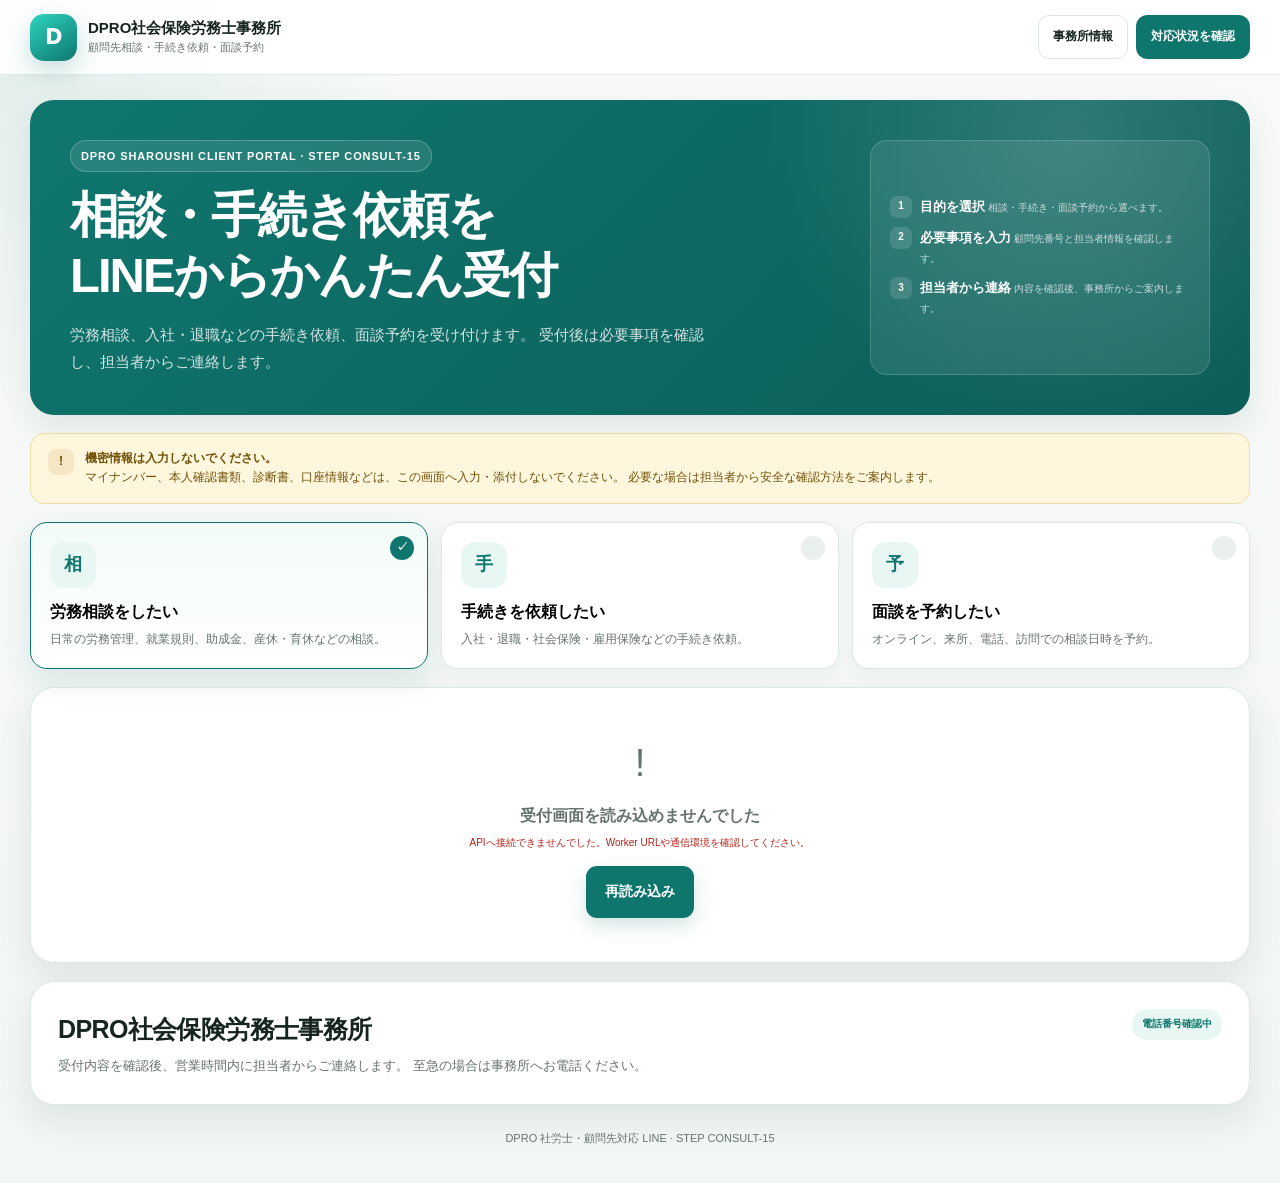
==== product-ready-demo/index.html @ d2d3321f "Publish SHAROUSHI static safe demo V6" ====
<!doctype html>
<html lang="ja">
<head>
  <meta charset="utf-8">
  <meta name="viewport" content="width=device-width, initial-scale=1, viewport-fit=cover">
  <meta name="theme-color" content="#0f766e">
  <meta name="description" content="DPRO社会保険労務士事務所の顧問先向け、労務相談・手続き依頼・面談予約受付画面です。">
  <title>DPRO 社労士・顧問先対応 LINE｜相談・手続き受付</title>
  <style>
    :root {
      color-scheme: light;
      --bg: #f3f7f7;
      --surface: #ffffff;
      --surface-soft: #f7faf9;
      --text: #172421;
      --muted: #66736f;
      --line: #dce7e4;
      --primary: #0f766e;
      --primary-dark: #0b5f58;
      --primary-soft: #e8f7f3;
      --accent: #2563eb;
      --accent-soft: #edf4ff;
      --success: #13795b;
      --success-soft: #e8f7f0;
      --warning: #a16207;
      --warning-soft: #fff7dd;
      --danger: #b42318;
      --danger-soft: #fff0ee;
      --shadow: 0 14px 34px rgba(15, 59, 54, .09);
      --radius-xl: 24px;
      --radius-lg: 18px;
      --radius-md: 13px;
      --content: 1080px;
    }

    * {
      box-sizing: border-box;
    }

    html {
      scroll-behavior: smooth;
    }

    body {
      margin: 0;
      min-width: 320px;
      background:
        radial-gradient(circle at top left, rgba(15, 118, 110, .10), transparent 26rem),
        linear-gradient(#f7faf9, #f2f6f5);
      color: var(--text);
      font-family:
        -apple-system, BlinkMacSystemFont, "Segoe UI", "Noto Sans JP",
        "Hiragino Kaku Gothic ProN", "Yu Gothic", Meiryo, sans-serif;
      line-height: 1.65;
    }

    button,
    input,
    select,
    textarea {
      font: inherit;
    }

    button,
    a,
    label {
      -webkit-tap-highlight-color: transparent;
    }

    a {
      color: inherit;
    }

    [hidden] {
      display: none !important;
    }

    .app {
      min-height: 100vh;
      padding-bottom: calc(36px + env(safe-area-inset-bottom));
    }

    .topbar {
      position: sticky;
      top: 0;
      z-index: 30;
      border-bottom: 1px solid rgba(220, 231, 228, .9);
      background: rgba(255, 255, 255, .92);
      backdrop-filter: blur(12px);
    }

    .topbar-inner {
      display: flex;
      align-items: center;
      justify-content: space-between;
      gap: 16px;
      width: min(var(--content), calc(100% - 28px));
      min-height: 66px;
      margin: 0 auto;
    }

    .brand {
      display: flex;
      align-items: center;
      gap: 11px;
      min-width: 0;
      text-decoration: none;
    }

    .brand-mark {
      display: grid;
      place-items: center;
      width: 42px;
      height: 42px;
      flex: 0 0 auto;
      border-radius: 14px;
      background: linear-gradient(145deg, #2dd4bf, #0f766e);
      color: #ffffff;
      box-shadow: 0 10px 24px rgba(15, 118, 110, .22);
      font-size: 19px;
      font-weight: 950;
    }

    .brand-copy {
      min-width: 0;
    }

    .brand-copy strong {
      display: block;
      overflow: hidden;
      font-size: 13px;
      line-height: 1.35;
      text-overflow: ellipsis;
      white-space: nowrap;
    }

    .brand-copy span {
      display: block;
      color: var(--muted);
      font-size: 10px;
    }

    .top-actions {
      display: flex;
      align-items: center;
      gap: 8px;
    }

    .top-link {
      display: inline-flex;
      align-items: center;
      gap: 7px;
      min-height: 38px;
      padding: 8px 12px;
      border: 1px solid var(--line);
      border-radius: 11px;
      background: #ffffff;
      color: var(--text);
      text-decoration: none;
      font-size: 11px;
      font-weight: 850;
    }

    .top-link.primary {
      border-color: var(--primary);
      background: var(--primary);
      color: #ffffff;
    }

    .hero {
      width: min(var(--content), calc(100% - 28px));
      margin: 22px auto 0;
      overflow: hidden;
      border-radius: var(--radius-xl);
      background:
        radial-gradient(circle at 85% 10%, rgba(255,255,255,.14), transparent 19rem),
        linear-gradient(135deg, #0f766e, #0c5d57);
      color: #ffffff;
      box-shadow: var(--shadow);
    }

    .hero-inner {
      display: grid;
      grid-template-columns: minmax(0, 1fr) 300px;
      gap: 26px;
      padding: 34px;
    }

    .hero-eyebrow {
      display: inline-flex;
      align-items: center;
      gap: 7px;
      margin-bottom: 14px;
      padding: 6px 10px;
      border: 1px solid rgba(255,255,255,.23);
      border-radius: 999px;
      background: rgba(255,255,255,.1);
      font-size: 10px;
      font-weight: 850;
      letter-spacing: .08em;
    }

    .hero h1 {
      margin: 0;
      font-size: clamp(27px, 4vw, 43px);
      line-height: 1.22;
      letter-spacing: -.04em;
    }

    .hero p {
      max-width: 650px;
      margin: 15px 0 0;
      color: rgba(255,255,255,.82);
      font-size: 13px;
    }

    .hero-note {
      align-self: stretch;
      display: grid;
      gap: 9px;
      align-content: center;
      padding: 18px;
      border: 1px solid rgba(255,255,255,.16);
      border-radius: 17px;
      background: rgba(255,255,255,.09);
    }

    .hero-note strong {
      font-size: 13px;
    }

    .hero-note span {
      color: rgba(255,255,255,.74);
      font-size: 10px;
    }

    .hero-note-item {
      display: flex;
      align-items: flex-start;
      gap: 8px;
    }

    .hero-note-dot {
      display: grid;
      place-items: center;
      width: 22px;
      height: 22px;
      flex: 0 0 auto;
      border-radius: 7px;
      background: rgba(255,255,255,.13);
      font-size: 10px;
      font-weight: 900;
    }

    .content {
      width: min(var(--content), calc(100% - 28px));
      margin: 18px auto 0;
    }

    .notice {
      display: flex;
      align-items: flex-start;
      gap: 11px;
      padding: 14px 16px;
      border: 1px solid #efdca1;
      border-radius: 14px;
      background: var(--warning-soft);
      color: #705007;
      font-size: 11px;
    }

    .notice-icon {
      display: grid;
      place-items: center;
      width: 26px;
      height: 26px;
      flex: 0 0 auto;
      border-radius: 8px;
      background: rgba(161,98,7,.11);
      font-weight: 900;
    }

    .purpose-grid {
      display: grid;
      grid-template-columns: repeat(3, minmax(0, 1fr));
      gap: 12px;
      margin-top: 18px;
    }

    .purpose-card {
      position: relative;
      min-width: 0;
      padding: 20px;
      border: 1px solid var(--line);
      border-radius: 17px;
      background: var(--surface);
      box-shadow: 0 6px 18px rgba(15, 59, 54, .045);
      cursor: pointer;
      text-align: left;
      transition: transform .16s ease, border-color .16s ease, box-shadow .16s ease;
    }

    .purpose-card:hover,
    .purpose-card:focus-visible {
      transform: translateY(-2px);
      border-color: #9ecdc4;
      box-shadow: 0 12px 26px rgba(15, 59, 54, .09);
      outline: none;
    }

    .purpose-card.active {
      border-color: var(--primary);
      background: linear-gradient(180deg, #f2fbf8, #ffffff);
      box-shadow: 0 12px 28px rgba(15,118,110,.12);
    }

    .purpose-icon {
      display: grid;
      place-items: center;
      width: 44px;
      height: 44px;
      border-radius: 14px;
      background: var(--primary-soft);
      color: var(--primary);
      font-size: 19px;
      font-weight: 900;
    }

    .purpose-card h2 {
      margin: 13px 0 5px;
      font-size: 16px;
      line-height: 1.4;
    }

    .purpose-card p {
      margin: 0;
      color: var(--muted);
      font-size: 10px;
    }

    .purpose-check {
      position: absolute;
      top: 13px;
      right: 13px;
      display: grid;
      place-items: center;
      width: 24px;
      height: 24px;
      border-radius: 50%;
      background: #eaf0ee;
      color: transparent;
      font-size: 12px;
      font-weight: 900;
    }

    .purpose-card.active .purpose-check {
      background: var(--primary);
      color: #ffffff;
    }

    .panel {
      margin-top: 18px;
      padding: 24px;
      border: 1px solid var(--line);
      border-radius: var(--radius-xl);
      background: var(--surface);
      box-shadow: var(--shadow);
    }

    .panel-header {
      display: flex;
      align-items: flex-start;
      justify-content: space-between;
      gap: 16px;
      margin-bottom: 20px;
    }

    .panel-header h2 {
      margin: 0;
      font-size: 21px;
      letter-spacing: -.025em;
    }

    .panel-header p {
      margin: 5px 0 0;
      color: var(--muted);
      font-size: 11px;
    }

    .step-badge {
      display: inline-flex;
      align-items: center;
      gap: 7px;
      flex: 0 0 auto;
      padding: 7px 10px;
      border-radius: 999px;
      background: var(--primary-soft);
      color: var(--primary);
      font-size: 10px;
      font-weight: 900;
    }

    .section {
      padding: 19px 0 4px;
      border-top: 1px solid #edf2f0;
    }

    .section:first-of-type {
      padding-top: 0;
      border-top: 0;
    }

    .section-title {
      display: flex;
      align-items: center;
      gap: 9px;
      margin-bottom: 13px;
    }

    .section-number {
      display: grid;
      place-items: center;
      width: 29px;
      height: 29px;
      flex: 0 0 auto;
      border-radius: 10px;
      background: var(--primary);
      color: #ffffff;
      font-size: 11px;
      font-weight: 900;
    }

    .section-title h3 {
      margin: 0;
      font-size: 15px;
    }

    .section-title span {
      display: block;
      color: var(--muted);
      font-size: 10px;
    }

    .form-grid {
      display: grid;
      grid-template-columns: repeat(2, minmax(0, 1fr));
      gap: 14px;
    }

    .form-grid.cols-3 {
      grid-template-columns: repeat(3, minmax(0, 1fr));
    }

    .field {
      min-width: 0;
    }

    .field.full {
      grid-column: 1 / -1;
    }

    .label {
      display: flex;
      align-items: center;
      gap: 7px;
      margin-bottom: 6px;
      font-size: 11px;
      font-weight: 850;
    }

    .required {
      padding: 2px 5px;
      border-radius: 5px;
      background: var(--danger-soft);
      color: var(--danger);
      font-size: 8px;
      font-weight: 900;
    }

    .optional {
      color: var(--muted);
      font-size: 9px;
      font-weight: 700;
    }

    .input,
    .select,
    .textarea {
      width: 100%;
      border: 1px solid #cddbd7;
      border-radius: 11px;
      background: #ffffff;
      color: var(--text);
      outline: none;
      transition: border-color .15s ease, box-shadow .15s ease;
    }

    .input,
    .select {
      min-height: 45px;
      padding: 10px 12px;
    }

    .textarea {
      min-height: 120px;
      padding: 11px 12px;
      resize: vertical;
    }

    .input:focus,
    .select:focus,
    .textarea:focus {
      border-color: var(--primary);
      box-shadow: 0 0 0 3px rgba(15,118,110,.11);
    }

    .input[readonly] {
      background: #f6f8f7;
      color: var(--muted);
    }

    .help {
      margin-top: 5px;
      color: var(--muted);
      font-size: 9px;
    }

    .quick-demo {
      display: flex;
      flex-wrap: wrap;
      align-items: center;
      gap: 8px;
      margin-bottom: 13px;
      padding: 12px;
      border: 1px dashed #a9cfc7;
      border-radius: 12px;
      background: #f5fbf9;
    }

    .quick-demo strong {
      margin-right: 2px;
      font-size: 10px;
    }

    .quick-btn {
      min-height: 34px;
      padding: 7px 10px;
      border: 1px solid #b9d7d1;
      border-radius: 9px;
      background: #ffffff;
      color: var(--primary-dark);
      cursor: pointer;
      font-size: 9px;
      font-weight: 850;
    }

    .quick-btn:hover {
      border-color: var(--primary);
    }

    .choice-grid {
      display: grid;
      grid-template-columns: repeat(3, minmax(0, 1fr));
      gap: 9px;
    }

    .choice-item {
      position: relative;
    }

    .choice-item input {
      position: absolute;
      opacity: 0;
      pointer-events: none;
    }

    .choice-item label {
      display: flex;
      align-items: center;
      justify-content: center;
      min-height: 46px;
      padding: 9px 10px;
      border: 1px solid #d4e0dd;
      border-radius: 11px;
      background: #ffffff;
      color: var(--text);
      cursor: pointer;
      font-size: 10px;
      font-weight: 800;
      text-align: center;
      transition: .15s ease;
    }

    .choice-item input:checked + label {
      border-color: var(--primary);
      background: var(--primary-soft);
      color: var(--primary-dark);
      box-shadow: inset 0 0 0 1px var(--primary);
    }

    .choice-item input:focus-visible + label {
      outline: 3px solid rgba(37,99,235,.17);
      outline-offset: 2px;
    }

    .document-box {
      margin-top: 12px;
      padding: 15px;
      border: 1px solid #cfe4df;
      border-radius: 13px;
      background: #f5fbf9;
    }

    .document-box h4 {
      margin: 0 0 5px;
      font-size: 12px;
    }

    .document-box p {
      margin: 0;
      color: var(--muted);
      font-size: 9px;
    }

    .document-list {
      display: grid;
      gap: 7px;
      margin: 12px 0 0;
      padding: 0;
      list-style: none;
    }

    .document-list li {
      display: flex;
      align-items: flex-start;
      gap: 8px;
      padding: 9px 10px;
      border: 1px solid #dfebe8;
      border-radius: 10px;
      background: #ffffff;
      font-size: 10px;
    }

    .document-list li::before {
      content: "✓";
      display: grid;
      place-items: center;
      width: 20px;
      height: 20px;
      flex: 0 0 auto;
      border-radius: 7px;
      background: var(--primary-soft);
      color: var(--primary);
      font-size: 10px;
      font-weight: 900;
    }

    .slot-status {
      margin-top: 9px;
      color: var(--muted);
      font-size: 10px;
      font-weight: 750;
    }

    .slot-grid {
      display: grid;
      grid-template-columns: repeat(4, minmax(0, 1fr));
      gap: 8px;
      margin-top: 10px;
    }

    .slot-btn {
      min-height: 42px;
      padding: 8px;
      border: 1px solid #d4e0dd;
      border-radius: 10px;
      background: #ffffff;
      cursor: pointer;
      font-size: 10px;
      font-weight: 850;
    }

    .slot-btn:hover {
      border-color: var(--primary);
      color: var(--primary);
    }

    .slot-btn.active {
      border-color: var(--primary);
      background: var(--primary);
      color: #ffffff;
      box-shadow: 0 7px 16px rgba(15,118,110,.18);
    }

    .agreement {
      display: flex;
      align-items: flex-start;
      gap: 10px;
      margin-top: 16px;
      padding: 14px;
      border: 1px solid var(--line);
      border-radius: 12px;
      background: var(--surface-soft);
    }

    .agreement input {
      width: 18px;
      height: 18px;
      flex: 0 0 auto;
      margin-top: 2px;
      accent-color: var(--primary);
    }

    .agreement label {
      font-size: 10px;
    }

    .agreement strong {
      display: block;
      margin-bottom: 2px;
      font-size: 11px;
    }

    .action-bar {
      position: sticky;
      bottom: 12px;
      z-index: 20;
      display: flex;
      align-items: center;
      justify-content: space-between;
      gap: 14px;
      margin-top: 20px;
      padding: 13px;
      border: 1px solid rgba(220,231,228,.95);
      border-radius: 16px;
      background: rgba(255,255,255,.93);
      box-shadow: 0 12px 30px rgba(15,59,54,.12);
      backdrop-filter: blur(12px);
    }

    .action-copy strong {
      display: block;
      font-size: 12px;
    }

    .action-copy span {
      color: var(--muted);
      font-size: 9px;
    }

    .btn {
      display: inline-flex;
      align-items: center;
      justify-content: center;
      gap: 8px;
      min-height: 45px;
      padding: 10px 16px;
      border: 1px solid transparent;
      border-radius: 11px;
      cursor: pointer;
      text-decoration: none;
      font-size: 11px;
      font-weight: 900;
      transition: transform .14s ease, background .14s ease, opacity .14s ease;
    }

    .btn:hover:not(:disabled) {
      transform: translateY(-1px);
    }

    .btn:disabled {
      opacity: .56;
      cursor: not-allowed;
    }

    .btn-primary {
      background: var(--primary);
      color: #ffffff;
      box-shadow: 0 8px 20px rgba(15,118,110,.18);
    }

    .btn-primary:hover:not(:disabled) {
      background: var(--primary-dark);
    }

    .btn-light {
      border-color: var(--line);
      background: #ffffff;
      color: var(--text);
    }

    .btn-accent {
      background: var(--accent);
      color: #ffffff;
    }

    .error-box {
      margin-top: 14px;
      padding: 13px 14px;
      border: 1px solid #f1bcb6;
      border-radius: 12px;
      background: var(--danger-soft);
      color: var(--danger);
      font-size: 10px;
      font-weight: 750;
    }

    .loading-panel {
      display: grid;
      place-items: center;
      min-height: 220px;
      color: var(--muted);
      text-align: center;
    }

    .spinner {
      width: 36px;
      height: 36px;
      margin: 0 auto 12px;
      border: 4px solid #dfeae7;
      border-top-color: var(--primary);
      border-radius: 50%;
      animation: spin .85s linear infinite;
    }

    @keyframes spin {
      to { transform: rotate(360deg); }
    }

    .success-panel {
      overflow: hidden;
      margin-top: 18px;
      border: 1px solid #a7dacd;
      border-radius: var(--radius-xl);
      background: #ffffff;
      box-shadow: var(--shadow);
    }

    .success-head {
      padding: 26px;
      background: linear-gradient(135deg, #ecfaf6, #ffffff);
      text-align: center;
    }

    .success-mark {
      display: grid;
      place-items: center;
      width: 62px;
      height: 62px;
      margin: 0 auto 12px;
      border-radius: 20px;
      background: var(--success);
      color: #ffffff;
      box-shadow: 0 12px 28px rgba(19,121,91,.22);
      font-size: 27px;
      font-weight: 950;
    }

    .success-head h2 {
      margin: 0;
      font-size: 23px;
    }

    .success-head p {
      margin: 7px 0 0;
      color: var(--muted);
      font-size: 11px;
    }

    .success-body {
      padding: 22px;
    }

    .summary-grid {
      display: grid;
      grid-template-columns: repeat(2, minmax(0, 1fr));
      gap: 10px;
    }

    .summary-item {
      padding: 12px;
      border: 1px solid #e0eae7;
      border-radius: 11px;
      background: var(--surface-soft);
    }

    .summary-item span {
      display: block;
      color: var(--muted);
      font-size: 9px;
      font-weight: 750;
    }

    .summary-item strong {
      display: block;
      overflow-wrap: anywhere;
      margin-top: 3px;
      font-size: 11px;
    }

    .message-preview {
      margin-top: 14px;
      padding: 14px;
      border: 1px solid #dfe8e6;
      border-radius: 12px;
      background: #f8faf9;
    }

    .message-preview-header {
      display: flex;
      align-items: center;
      justify-content: space-between;
      gap: 10px;
      margin-bottom: 8px;
    }

    .message-preview-header strong {
      font-size: 11px;
    }

    .message-preview pre {
      margin: 0;
      white-space: pre-wrap;
      word-break: break-word;
      font: inherit;
      color: #34423f;
      font-size: 10px;
      line-height: 1.8;
    }

    .success-actions {
      display: flex;
      flex-wrap: wrap;
      gap: 9px;
      margin-top: 15px;
    }

    .footer {
      width: min(var(--content), calc(100% - 28px));
      margin: 24px auto 0;
      color: var(--muted);
      font-size: 9px;
      text-align: center;
    }

    @media (max-width: 800px) {
      .hero-inner {
        grid-template-columns: 1fr;
      }

      .hero-note {
        grid-template-columns: repeat(3, minmax(0, 1fr));
      }

      .purpose-grid {
        grid-template-columns: 1fr;
      }

      .purpose-card {
        display: grid;
        grid-template-columns: 44px minmax(0, 1fr);
        column-gap: 12px;
        align-items: center;
      }

      .purpose-card h2 {
        margin: 0 0 4px;
      }

      .purpose-card p {
        grid-column: 2;
      }

      .form-grid.cols-3 {
        grid-template-columns: 1fr 1fr;
      }

      .choice-grid {
        grid-template-columns: repeat(2, minmax(0, 1fr));
      }

      .slot-grid {
        grid-template-columns: repeat(3, minmax(0, 1fr));
      }
    }

    @media (max-width: 560px) {
      .topbar-inner {
        min-height: 60px;
      }

      .brand-copy span {
        display: none;
      }

      .top-link:not(.primary) {
        display: none;
      }

      .hero {
        margin-top: 12px;
      }

      .hero-inner {
        padding: 23px;
      }

      .hero-note {
        grid-template-columns: 1fr;
      }

      .content,
      .hero,
      .footer {
        width: min(100% - 20px, var(--content));
      }

      .panel {
        padding: 18px 15px;
        border-radius: 18px;
      }

      .panel-header {
        display: block;
      }

      .step-badge {
        margin-top: 8px;
      }

      .form-grid,
      .form-grid.cols-3 {
        grid-template-columns: 1fr;
      }

      .choice-grid {
        grid-template-columns: 1fr 1fr;
      }

      .slot-grid {
        grid-template-columns: repeat(2, minmax(0, 1fr));
      }

      .action-bar {
        display: block;
        bottom: 8px;
      }

      .action-copy {
        margin-bottom: 9px;
      }

      .action-bar .btn {
        width: 100%;
      }

      .summary-grid {
        grid-template-columns: 1fr;
      }

      .success-actions .btn {
        flex: 1 1 100%;
      }
    }
  
    /* =========================================================
       STEP CONSULT-15
       全画面視認性統一：顧問先受付トップ
       ========================================================= */

    :root {
      --content: 1220px;
    }

    body {
      font-size: 16px;
    }

    .topbar-inner {
      min-height: 74px;
    }

    .brand-mark {
      width: 47px;
      height: 47px;
      font-size: 22px;
    }

    .brand-copy strong {
      font-size: 15px;
    }

    .brand-copy span {
      font-size: 11px;
    }

    .top-link {
      min-height: 44px;
      padding: 9px 14px;
      font-size: 12px;
    }

    .hero {
      margin-top: 25px;
    }

    .hero-inner {
      grid-template-columns: minmax(0, 1fr) 340px;
      padding: 40px;
    }

    .hero-eyebrow {
      font-size: 11px;
    }

    .hero h1 {
      font-size: clamp(34px, 4vw, 49px);
    }

    .hero p {
      font-size: 15px;
      line-height: 1.8;
    }

    .hero-note {
      padding: 19px;
    }

    .hero-note-item {
      font-size: 12px;
    }

    .notice {
      padding: 15px 17px;
      font-size: 12px;
    }

    .purpose-grid {
      gap: 13px;
    }

    .purpose-card {
      min-height: 140px;
      padding: 19px;
    }

    .purpose-icon {
      width: 46px;
      height: 46px;
      font-size: 18px;
    }

    .purpose-card strong {
      font-size: 17px;
    }

    .purpose-card p {
      font-size: 12px;
      line-height: 1.7;
    }

    .panel {
      padding: 27px;
    }

    .panel-header h2 {
      font-size: 25px;
    }

    .panel-header p {
      font-size: 13px;
    }

    .section {
      margin-top: 24px;
    }

    .section-number {
      width: 35px;
      height: 35px;
      font-size: 14px;
    }

    .section-title strong {
      font-size: 18px;
    }

    .section-title span {
      font-size: 11px;
    }

    .quick-demo {
      padding: 15px;
    }

    .quick-demo strong {
      font-size: 12px;
    }

    .quick-btn {
      min-height: 40px;
      font-size: 11px;
    }

    .label {
      font-size: 13px;
    }

    .help {
      font-size: 11px;
      line-height: 1.7;
    }

    .input,
    .select {
      min-height: 54px;
      padding: 11px 14px;
      font-size: 16px;
    }

    .textarea {
      min-height: 145px;
      padding: 13px 14px;
      font-size: 16px;
      line-height: 1.8;
    }

    .choice-item {
      min-height: 54px;
      font-size: 13px;
    }

    .document-box {
      padding: 17px;
    }

    .document-list {
      font-size: 12px;
    }

    .agreement {
      padding: 17px;
      font-size: 12px;
      line-height: 1.75;
    }

    .action-bar {
      padding: 18px;
    }

    .action-copy strong {
      font-size: 15px;
    }

    .action-copy span {
      font-size: 11px;
    }

    .btn {
      min-height: 52px;
      padding: 11px 18px;
      font-size: 14px;
    }

    .footer {
      font-size: 11px;
    }

    @media (max-width: 760px) {
      :root {
        --content: 100%;
      }

      body {
        font-size: 16px;
      }

      .hero-inner {
        padding: 25px 20px;
      }

      .hero h1 {
        font-size: 31px;
      }

      .hero p {
        font-size: 14px;
      }

      .panel {
        padding: 21px 16px;
      }

      .panel-header h2 {
        font-size: 22px;
      }

      .purpose-card strong {
        font-size: 16px;
      }

      .input,
      .select,
      .textarea {
        font-size: 16px;
      }
    }

  

    /* =========================================================
       STEP CONSULT-15
       スマホ表示：ヒーロー2列崩れ修正
       ========================================================= */

    @media (max-width: 800px) {
      .hero-inner {
        grid-template-columns: minmax(0, 1fr);
        gap: 18px;
      }

      .hero-inner > * {
        min-width: 0;
      }

      .hero h1,
      .hero p,
      .hero-note strong,
      .hero-note span {
        word-break: normal;
        overflow-wrap: anywhere;
      }

      .hero-note {
        width: 100%;
        min-width: 0;
        grid-template-columns: repeat(3, minmax(0, 1fr));
      }
    }

    @media (max-width: 560px) {
      .hero-inner {
        padding: 24px 19px;
      }

      .hero h1 {
        font-size: 30px;
        line-height: 1.28;
      }

      .hero-note {
        grid-template-columns: minmax(0, 1fr);
      }
    }

  </style>
</head>
<body>
  <div class="app">
    <header class="topbar">
      <div class="topbar-inner">
        <a class="brand" href="./index.html">
          <div class="brand-mark">D</div>
          <div class="brand-copy">
            <strong id="brand-office-name">DPRO社会保険労務士事務所</strong>
            <span>顧問先相談・手続き依頼・面談予約</span>
          </div>
        </a>

        <div class="top-actions">
          <a class="top-link" id="contact-office-link" href="#contact-info">事務所情報</a>
          <a class="top-link primary" id="member-link" href="./member.html">対応状況を確認</a>
        </div>
      </div>
    </header>

    <section class="hero">
      <div class="hero-inner">
        <div>
          <div class="hero-eyebrow">DPRO SHAROUSHI CLIENT PORTAL · STEP CONSULT-15</div>
          <h1>相談・手続き依頼を<br>LINEからかんたん受付</h1>
          <p>
            労務相談、入社・退職などの手続き依頼、面談予約を受け付けます。
            受付後は必要事項を確認し、担当者からご連絡します。
          </p>
        </div>

        <div class="hero-note">
          <div class="hero-note-item">
            <div class="hero-note-dot">1</div>
            <div>
              <strong>目的を選択</strong>
              <span>相談・手続き・面談予約から選べます。</span>
            </div>
          </div>
          <div class="hero-note-item">
            <div class="hero-note-dot">2</div>
            <div>
              <strong>必要事項を入力</strong>
              <span>顧問先番号と担当者情報を確認します。</span>
            </div>
          </div>
          <div class="hero-note-item">
            <div class="hero-note-dot">3</div>
            <div>
              <strong>担当者から連絡</strong>
              <span>内容を確認後、事務所からご案内します。</span>
            </div>
          </div>
        </div>
      </div>
    </section>

    <main class="content">
      <div class="notice" id="privacy-notice">
        <div class="notice-icon">!</div>
        <div>
          <strong>機密情報は入力しないでください。</strong><br>
          マイナンバー、本人確認書類、診断書、口座情報などは、この画面へ入力・添付しないでください。
          必要な場合は担当者から安全な確認方法をご案内します。
        </div>
      </div>

      <section class="purpose-grid" aria-label="受付内容を選択">
        <button class="purpose-card active" type="button" data-purpose="consultation">
          <span class="purpose-check">✓</span>
          <span class="purpose-icon">相</span>
          <h2>労務相談をしたい</h2>
          <p>日常の労務管理、就業規則、助成金、産休・育休などの相談。</p>
        </button>

        <button class="purpose-card" type="button" data-purpose="procedure">
          <span class="purpose-check">✓</span>
          <span class="purpose-icon">手</span>
          <h2>手続きを依頼したい</h2>
          <p>入社・退職・社会保険・雇用保険などの手続き依頼。</p>
        </button>

        <button class="purpose-card" type="button" data-purpose="appointment">
          <span class="purpose-check">✓</span>
          <span class="purpose-icon">予</span>
          <h2>面談を予約したい</h2>
          <p>オンライン、来所、電話、訪問での相談日時を予約。</p>
        </button>
      </section>

      <section class="panel" id="main-panel">
        <div id="loading-panel" class="loading-panel">
          <div>
            <div class="spinner"></div>
            <strong>受付画面を準備しています</strong>
            <div style="margin-top:5px;font-size:10px">事務所設定を読み込んでいます。</div>
          </div>
        </div>

        <form id="request-form" hidden novalidate>
          <div class="panel-header">
            <div>
              <h2 id="form-title">労務相談受付</h2>
              <p id="form-description">相談内容を事前にお知らせください。</p>
            </div>
            <div class="step-badge" id="form-purpose-badge">労務相談</div>
          </div>

          <section class="section">
            <div class="section-title">
              <div class="section-number">1</div>
              <div>
                <h3>顧問先・ご担当者情報</h3>
                <span>顧問先番号と連絡先を入力してください。</span>
              </div>
            </div>

            <div class="quick-demo">
              <strong>営業デモ入力：</strong>
              <button class="quick-btn" type="button" data-demo-company="1">株式会社サンプル建設</button>
              <button class="quick-btn" type="button" data-demo-company="2">DPRO美容室</button>
              <button class="quick-btn" type="button" data-demo-company="3">山田商事株式会社</button>
              <button class="quick-btn" type="button" id="clear-identity-btn">入力を消去</button>
            </div>

            <div class="form-grid cols-3">
              <div class="field">
                <label class="label" for="company-code">
                  顧問先番号 <span class="required">必須</span>
                </label>
                <input class="input" id="company-code" name="company_code" autocomplete="organization" placeholder="例：SR-COMPANY-001" required>
                <div class="help">事務所から案内された顧問先番号です。</div>
              </div>

              <div class="field">
                <label class="label" for="contact-name">
                  ご担当者氏名 <span class="required">必須</span>
                </label>
                <input class="input" id="contact-name" name="contact_name" autocomplete="name" placeholder="例：佐藤 太郎" required>
              </div>

              <div class="field">
                <label class="label" for="contact-phone">
                  電話番号 <span class="required">必須</span>
                </label>
                <input class="input" id="contact-phone" name="phone" type="tel" inputmode="tel" autocomplete="tel" placeholder="例：090-9999-1111" required>
                <div class="help">ハイフンあり・なし、全角でも入力できます。</div>
              </div>

              <div class="field">
                <label class="label" for="department">
                  部署 <span class="optional">任意</span>
                </label>
                <input class="input" id="department" name="department" autocomplete="organization-title" placeholder="例：総務部">
              </div>

              <div class="field">
                <label class="label" for="position-name">
                  役職 <span class="optional">任意</span>
                </label>
                <input class="input" id="position-name" name="position_name" placeholder="例：総務課長">
              </div>

              <div class="field">
                <label class="label" for="contact-email">
                  メールアドレス <span class="optional">任意</span>
                </label>
                <input class="input" id="contact-email" name="email" type="email" autocomplete="email" placeholder="example@company.jp">
              </div>
            </div>
          </section>

          <section class="section" id="consultation-section">
            <div class="section-title">
              <div class="section-number">2</div>
              <div>
                <h3>相談内容</h3>
                <span>現在の状況と相談したい内容を入力してください。</span>
              </div>
            </div>

            <div class="form-grid">
              <div class="field">
                <label class="label" for="consultation-category">
                  相談分類 <span class="required">必須</span>
                </label>
                <select class="select" id="consultation-category" name="category_code" required>
                  <option value="">読み込み中...</option>
                </select>
              </div>

              <div class="field">
                <label class="label" for="urgency">
                  緊急度 <span class="required">必須</span>
                </label>
                <select class="select" id="urgency" name="urgency">
                  <option value="normal">通常</option>
                  <option value="high">早めに確認してほしい</option>
                  <option value="urgent">至急</option>
                  <option value="low">急ぎではない</option>
                </select>
              </div>

              <div class="field">
                <label class="label" for="preferred-response-date">
                  希望回答日 <span class="optional">任意</span>
                </label>
                <input class="input" id="preferred-response-date" name="preferred_response_date" type="date">
              </div>

              <div class="field">
                <label class="label">希望連絡方法</label>
                <div class="choice-grid">
                  <div class="choice-item">
                    <input id="contact-line" type="radio" name="preferred_contact_method" value="line" checked>
                    <label for="contact-line">LINE</label>
                  </div>
                  <div class="choice-item">
                    <input id="contact-phone-method" type="radio" name="preferred_contact_method" value="phone">
                    <label for="contact-phone-method">電話</label>
                  </div>
                  <div class="choice-item">
                    <input id="contact-meeting" type="radio" name="preferred_contact_method" value="meeting">
                    <label for="contact-meeting">面談</label>
                  </div>
                </div>
              </div>

              <div class="field full">
                <label class="label" for="consultation-title">
                  相談タイトル <span class="required">必須</span>
                </label>
                <input class="input" id="consultation-title" name="consultation_title" placeholder="例：就業規則の見直しについて" required>
              </div>

              <div class="field full">
                <label class="label" for="consultation-details">
                  相談内容 <span class="required">必須</span>
                </label>
                <textarea class="textarea" id="consultation-details" name="consultation_details" placeholder="現在の状況、確認したいこと、希望する対応時期などをご入力ください。" required></textarea>
              </div>
            </div>
          </section>

          <section class="section" id="procedure-section" hidden>
            <div class="section-title">
              <div class="section-number">2</div>
              <div>
                <h3>手続き依頼内容</h3>
                <span>手続き種別と対象者の基本情報を入力してください。</span>
              </div>
            </div>

            <div class="form-grid cols-3">
              <div class="field">
                <label class="label" for="procedure-type">
                  手続き種別 <span class="required">必須</span>
                </label>
                <select class="select" id="procedure-type" name="procedure_code">
                  <option value="">読み込み中...</option>
                </select>
              </div>

              <div class="field">
                <label class="label" for="employee-name">
                  対象者氏名 <span class="required">必須</span>
                </label>
                <input class="input" id="employee-name" name="employee_name" placeholder="例：鈴木 健">
              </div>

              <div class="field">
                <label class="label" for="employment-type">
                  雇用区分 <span class="optional">任意</span>
                </label>
                <select class="select" id="employment-type" name="employment_type">
                  <option value="">選択してください</option>
                  <option value="正社員">正社員</option>
                  <option value="契約社員">契約社員</option>
                  <option value="パート・アルバイト">パート・アルバイト</option>
                  <option value="役員">役員</option>
                  <option value="その他">その他</option>
                </select>
              </div>

              <div class="field">
                <label class="label" for="effective-date">
                  入社日・退職日・変更日 <span class="required">必須</span>
                </label>
                <input class="input" id="effective-date" name="effective_date" type="date">
              </div>

              <div class="field">
                <label class="label" for="client-due-date">
                  希望期限 <span class="optional">任意</span>
                </label>
                <input class="input" id="client-due-date" name="client_requested_due_date" type="date">
              </div>

              <div class="field">
                <label class="label" for="procedure-title">
                  依頼タイトル <span class="optional">自動入力可</span>
                </label>
                <input class="input" id="procedure-title" name="procedure_title" placeholder="例：鈴木 健様 入社手続き">
              </div>

              <div class="field full">
                <label class="label" for="procedure-details">
                  依頼内容・補足 <span class="optional">任意</span>
                </label>
                <textarea class="textarea" id="procedure-details" name="request_details" placeholder="現在分かっている内容、確認してほしいこと、準備できている情報などをご入力ください。"></textarea>
              </div>
            </div>

            <div class="document-box">
              <h4>必要事項の仮案内</h4>
              <p id="document-notice">
                以下は一般的なご案内です。対象者の状況により追加確認が必要になる場合があります。
              </p>
              <ul class="document-list" id="document-preview">
                <li>手続き種別を選択すると、主な確認事項を表示します。</li>
              </ul>
            </div>
          </section>

          <section class="section" id="appointment-section" hidden>
            <div class="section-title">
              <div class="section-number">2</div>
              <div>
                <h3>面談予約内容</h3>
                <span>相談方法、希望日、空き時間を選択してください。</span>
              </div>
            </div>

            <div class="form-grid cols-3">
              <div class="field">
                <label class="label" for="service-id">
                  相談メニュー <span class="required">必須</span>
                </label>
                <select class="select" id="service-id" name="service_id">
                  <option value="">読み込み中...</option>
                </select>
              </div>

              <div class="field">
                <label class="label" for="appointment-staff">
                  担当希望 <span class="optional">任意</span>
                </label>
                <select class="select" id="appointment-staff" name="assigned_staff_id">
                  <option value="">おまかせ</option>
                </select>
              </div>

              <div class="field">
                <label class="label" for="appointment-date">
                  希望日 <span class="required">必須</span>
                </label>
                <input class="input" id="appointment-date" name="appointment_date" type="date">
              </div>

              <div class="field full">
                <label class="label" for="appointment-agenda">
                  相談したい内容 <span class="required">必須</span>
                </label>
                <textarea class="textarea" id="appointment-agenda" name="agenda" placeholder="面談で相談したい内容をご入力ください。"></textarea>
              </div>
            </div>

            <div class="slot-status" id="slot-status">
              相談メニューと希望日を選択すると、空き時間を表示します。
            </div>
            <div class="slot-grid" id="slot-grid"></div>
          </section>

          <section class="section">
            <div class="section-title">
              <div class="section-number">3</div>
              <div>
                <h3>確認・送信</h3>
                <span>入力内容と注意事項をご確認ください。</span>
              </div>
            </div>

            <div class="agreement">
              <input id="privacy-agreement" name="privacy_agreement" type="checkbox" required>
              <label for="privacy-agreement">
                <strong>注意事項を確認しました</strong>
                マイナンバー、本人確認書類、診断書、口座情報などの高度な機密情報は入力していません。
                必要書類の案内は一般的な内容であり、最終確認は担当者が行うことに同意します。
              </label>
            </div>

            <div class="error-box" id="form-error" hidden aria-live="polite"></div>
          </section>

          <div class="action-bar">
            <div class="action-copy">
              <strong id="submit-action-title">労務相談を送信</strong>
              <span>送信後、受付番号と確認文面を表示します。</span>
            </div>
            <button class="btn btn-primary" id="submit-btn" type="submit">相談内容を送信する</button>
          </div>
        </form>
      </section>

      <section class="success-panel" id="success-panel" hidden>
        <div class="success-head">
          <div class="success-mark">✓</div>
          <h2 id="success-title">受付が完了しました</h2>
          <p id="success-description">内容を確認後、担当者からご連絡します。</p>
        </div>

        <div class="success-body">
          <div class="summary-grid" id="success-summary"></div>

          <div class="document-box" id="success-documents" hidden>
            <h4>必要事項・書類の仮案内</h4>
            <p>
              内容により追加の確認が必要になる場合があります。マイナンバー等はこの画面から送らないでください。
            </p>
            <ul class="document-list" id="success-document-list"></ul>
          </div>

          <div class="message-preview">
            <div class="message-preview-header">
              <strong>LINEで確認するための文面</strong>
              <button class="btn btn-light" id="copy-message-btn" type="button">文面をコピー</button>
            </div>
            <pre id="success-message"></pre>
          </div>

          <div class="success-actions">
            <a class="btn btn-accent" id="success-member-link" href="./member.html">対応状況を確認する</a>
            <button class="btn btn-light" id="new-request-btn" type="button">別の受付を行う</button>
            <a class="btn btn-light" id="success-home-link" href="./index.html">トップへ戻る</a>
          </div>
        </div>
      </section>

      <section class="panel" id="contact-info">
        <div class="panel-header" style="margin-bottom:0">
          <div>
            <h2 id="contact-office-name">DPRO社会保険労務士事務所</h2>
            <p>
              受付内容を確認後、営業時間内に担当者からご連絡します。
              至急の場合は事務所へお電話ください。
            </p>
          </div>
          <div class="step-badge" id="office-phone-badge">電話番号確認中</div>
        </div>
      </section>
    </main>

    <footer class="footer">
      DPRO 社労士・顧問先対応 LINE · STEP CONSULT-15
    </footer>
  </div>

  <script src="./config.js?v=SHAROUSHI-PR2-FRONTEND-20260823"></script>
  <script>
    (() => {
      "use strict";

      const state = {
        purpose: "consultation",
        config: null,
        options: null,
        selectedSlot: null,
        availability: null,
        submitting: false,
        lastResult: null,
      };

      const demoCompanies = {
        "1": {
          company_code: "SR-COMPANY-001",
          contact_name: "佐藤 太郎",
          phone: "090-9999-1111",
          department: "総務部",
          position_name: "総務課長",
          email: "sato@sample-kensetsu.example",
        },
        "2": {
          company_code: "SR-COMPANY-002",
          contact_name: "田中 美咲",
          phone: "090-9999-2222",
          department: "本部",
          position_name: "代表",
          email: "tanaka@dpro-salon.example",
        },
        "3": {
          company_code: "SR-COMPANY-003",
          contact_name: "山本 一郎",
          phone: "090-9999-3333",
          department: "人事部",
          position_name: "人事部長",
          email: "yamamoto@yamada-shoji.example",
        },
      };

      const documentGuides = {
        hire: [
          "氏名・ふりがな・生年月日",
          "入社日・雇用区分",
          "所定労働時間・給与などの雇用条件",
          "扶養家族の有無",
          "前職の雇用保険情報の有無",
          "マイナンバーは別途安全な方法で確認します",
        ],
        leave: [
          "氏名・退職日",
          "最終出勤日",
          "退職理由",
          "離職票希望の有無",
          "有給休暇の消化状況",
        ],
        social_insurance_join: [
          "対象者の基本情報",
          "加入予定日",
          "雇用条件",
          "扶養家族の有無",
          "マイナンバーは別途安全な方法で確認します",
        ],
        social_insurance_loss: [
          "対象者の基本情報",
          "資格喪失日",
          "退職・変更理由",
          "保険証等の返却状況",
        ],
        employment_insurance_join: [
          "対象者の基本情報",
          "入社日・雇用条件",
          "前職の雇用保険加入状況",
        ],
        employment_insurance_loss: [
          "対象者の基本情報",
          "退職日・退職理由",
          "離職票希望の有無",
        ],
        dependent_change: [
          "対象者氏名・続柄",
          "扶養開始日または削除日",
          "収入状況",
          "同居・別居の状況",
        ],
        maternity_childcare: [
          "対象者氏名",
          "出産予定日",
          "休業開始予定日",
          "復職予定日",
          "会社の連絡担当者",
        ],
        workers_compensation: [
          "対象者氏名",
          "発生日・発生場所",
          "発生状況",
          "受診状況",
          "詳細な健康情報や診断書はこの画面へ送らないでください",
        ],
        other: [
          "手続きの対象者",
          "基準となる日付",
          "現在分かっている内容",
          "希望する対応期限",
        ],
      };

      const $ = (selector) => document.querySelector(selector);
      const $$ = (selector) => [...document.querySelectorAll(selector)];

      function app() {
        if (!window.DPRO_CONSULT) {
          throw new Error("config.jsを読み込めませんでした。");
        }
        return window.DPRO_CONSULT;
      }

      function showError(message) {
        const box = $("#form-error");
        box.textContent = message;
        box.hidden = false;
        box.scrollIntoView({ behavior: "smooth", block: "center" });
      }

      function clearError() {
        $("#form-error").hidden = true;
        $("#form-error").textContent = "";
      }

      function getFormData() {
        const form = $("#request-form");
        const data = Object.fromEntries(new FormData(form).entries());

        data.company_code = data.company_code?.trim();
        data.contact_name = data.contact_name?.trim();
        data.phone = data.phone?.trim();
        data.department = data.department?.trim() || null;
        data.position_name = data.position_name?.trim() || null;
        data.email = data.email?.trim() || null;
        data.line_user_id =
          app().getQueryParam("line_user_id") ||
          app().getStoredValue(app().STORAGE_KEYS.LINE_USER_ID) ||
          null;

        return data;
      }

      function setPurpose(purpose, options = {}) {
        state.purpose = purpose;
        state.selectedSlot = null;
        state.availability = null;

        $$(".purpose-card").forEach((card) => {
          card.classList.toggle("active", card.dataset.purpose === purpose);
        });

        $("#consultation-section").hidden = purpose !== "consultation";
        $("#procedure-section").hidden = purpose !== "procedure";
        $("#appointment-section").hidden = purpose !== "appointment";

        const texts = {
          consultation: {
            title: "労務相談受付",
            description: "相談内容を事前にお知らせください。",
            badge: "労務相談",
            action: "労務相談を送信",
            button: "相談内容を送信する",
          },
          procedure: {
            title: "手続き依頼受付",
            description: "入社・退職などの手続き内容をお知らせください。",
            badge: "手続き依頼",
            action: "手続き依頼を送信",
            button: "手続き依頼を送信する",
          },
          appointment: {
            title: "面談予約受付",
            description: "相談方法と空き時間を選択してください。",
            badge: "面談予約",
            action: "面談予約を送信",
            button: "面談予約を送信する",
          },
        };

        const text = texts[purpose];
        $("#form-title").textContent = text.title;
        $("#form-description").textContent = text.description;
        $("#form-purpose-badge").textContent = text.badge;
        $("#submit-action-title").textContent = text.action;
        $("#submit-btn").textContent = text.button;

        if (!options.noScroll) {
          $("#main-panel").scrollIntoView({ behavior: "smooth", block: "start" });
        }

        clearError();
      }

      function fillDemoCompany(key) {
        const demo = demoCompanies[key];
        if (!demo) return;

        $("#company-code").value = demo.company_code;
        $("#contact-name").value = demo.contact_name;
        $("#contact-phone").value = demo.phone;
        $("#department").value = demo.department;
        $("#position-name").value = demo.position_name;
        $("#contact-email").value = demo.email;

        app().showToast("営業デモ用の顧問先情報を入力しました。", {
          type: "info",
        });
      }

      function clearIdentity() {
        [
          "#company-code",
          "#contact-name",
          "#contact-phone",
          "#department",
          "#position-name",
          "#contact-email",
        ].forEach((selector) => {
          $(selector).value = "";
        });

        app().showToast("顧問先情報を消去しました。", { type: "warning" });
      }

      function renderOptions() {
        const consultationSelect = $("#consultation-category");
        consultationSelect.innerHTML = `
          <option value="">相談分類を選択してください</option>
          ${(state.options.consultation_categories || [])
            .map(
              (item) =>
                `<option value="${app().escapeHtml(item.category_code)}">${app().escapeHtml(item.category_name)}</option>`
            )
            .join("")}
        `;

        const procedureSelect = $("#procedure-type");
        procedureSelect.innerHTML = `
          <option value="">手続き種別を選択してください</option>
          ${(state.options.procedure_types || [])
            .map(
              (item) =>
                `<option value="${app().escapeHtml(item.procedure_code)}">${app().escapeHtml(item.procedure_name)}</option>`
            )
            .join("")}
        `;

        const serviceSelect = $("#service-id");
        serviceSelect.innerHTML = `
          <option value="">相談メニューを選択してください</option>
          ${(state.options.services || [])
            .map(
              (item) =>
                `<option value="${app().escapeHtml(item.id)}" data-method="${app().escapeHtml(item.consultation_method)}">${app().escapeHtml(item.service_name)}</option>`
            )
            .join("")}
        `;

        const staffSelect = $("#appointment-staff");
        staffSelect.innerHTML = `
          <option value="">おまかせ</option>
          ${(state.options.staff || [])
            .map(
              (item) =>
                `<option value="${app().escapeHtml(item.id)}">${app().escapeHtml(item.staff_name)}</option>`
            )
            .join("")}
        `;
      }

      function renderDocumentGuide() {
        const code = $("#procedure-type").value;
        const list = documentGuides[code] || [
          "手続き種別を選択すると、主な確認事項を表示します。",
        ];

        $("#document-preview").innerHTML = list
          .map((item) => `<li>${app().escapeHtml(item)}</li>`)
          .join("");
      }

      async function loadAvailability() {
        const serviceId = $("#service-id").value;
        const date = $("#appointment-date").value;
        const staffId = $("#appointment-staff").value;

        state.selectedSlot = null;
        state.availability = null;
        $("#slot-grid").innerHTML = "";

        if (!serviceId || !date) {
          $("#slot-status").textContent =
            "相談メニューと希望日を選択すると、空き時間を表示します。";
          return;
        }

        if (app().isPastDate(date)) {
          $("#slot-status").textContent = "過去の日付は選択できません。";
          return;
        }

        $("#slot-status").textContent = "空き時間を確認しています...";

        try {
          const result = await app().apiFetch(
            app().API_ENDPOINTS.PUBLIC_AVAILABILITY,
            {
              query: {
                service_id: serviceId,
                date,
                staff_id: staffId || undefined,
              },
            }
          );

          state.availability = result;
          const slots = result.slots || [];

          if (!result.is_open) {
            $("#slot-status").textContent =
              result.reason || "この日は受付していません。";
            return;
          }

          if (slots.length === 0) {
            $("#slot-status").textContent =
              result.reason || "選択できる空き時間がありません。";
            return;
          }

          $("#slot-status").textContent =
            `${slots.length}件の空き時間があります。希望時間を選択してください。`;

          $("#slot-grid").innerHTML = slots
            .map(
              (slot, index) => `
                <button
                  class="slot-btn"
                  type="button"
                  data-slot-index="${index}"
                >
                  ${app().escapeHtml(slot.time)}
                </button>
              `
            )
            .join("");
        } catch (error) {
          $("#slot-status").textContent =
            error?.message || "空き時間を取得できませんでした。";
        }
      }

      function selectSlot(index) {
        const slot = state.availability?.slots?.[Number(index)];
        if (!slot) return;

        state.selectedSlot = slot;

        $$(".slot-btn").forEach((button) => {
          button.classList.toggle(
            "active",
            Number(button.dataset.slotIndex) === Number(index)
          );
        });

        $("#slot-status").textContent =
          `${app().formatDate(slot.start_at)} ${app().formatTime(slot.start_at)}を選択中です。`;
      }

      function validateCommon(data) {
        if (!data.company_code) {
          throw new Error("顧問先番号を入力してください。");
        }
        if (!data.contact_name) {
          throw new Error("ご担当者氏名を入力してください。");
        }
        if (!data.phone) {
          throw new Error("電話番号を入力してください。");
        }
        if (!app().normalizePhone(data.phone)) {
          throw new Error("電話番号を確認してください。");
        }
        if (!$("#privacy-agreement").checked) {
          throw new Error("注意事項を確認し、同意欄へチェックしてください。");
        }
      }

      function buildConsultationPayload(data) {
        validateCommon(data);

        if (!data.category_code) {
          throw new Error("相談分類を選択してください。");
        }
        if (!data.consultation_title?.trim()) {
          throw new Error("相談タイトルを入力してください。");
        }
        if (!data.consultation_details?.trim()) {
          throw new Error("相談内容を入力してください。");
        }

        return {
          company_code: data.company_code,
          contact_name: data.contact_name,
          phone: data.phone,
          department: data.department,
          position_name: data.position_name,
          email: data.email,
          line_user_id: data.line_user_id,
          category_code: data.category_code,
          title: data.consultation_title.trim(),
          consultation_details: data.consultation_details.trim(),
          urgency: data.urgency || "normal",
          preferred_response_date: data.preferred_response_date || null,
          preferred_contact_method:
            data.preferred_contact_method || "line",
        };
      }

      function buildProcedurePayload(data) {
        validateCommon(data);

        if (!data.procedure_code) {
          throw new Error("手続き種別を選択してください。");
        }
        if (!data.employee_name?.trim()) {
          throw new Error("手続き対象者氏名を入力してください。");
        }
        if (!data.effective_date) {
          throw new Error("入社日・退職日・変更日を入力してください。");
        }

        const procedureName =
          $("#procedure-type").selectedOptions[0]?.textContent || "手続き";

        return {
          company_code: data.company_code,
          contact_name: data.contact_name,
          phone: data.phone,
          department: data.department,
          position_name: data.position_name,
          email: data.email,
          line_user_id: data.line_user_id,
          procedure_code: data.procedure_code,
          employee_name: data.employee_name.trim(),
          employment_type: data.employment_type || null,
          effective_date: data.effective_date,
          client_requested_due_date: data.client_requested_due_date || null,
          title:
            data.procedure_title?.trim() ||
            `${data.employee_name.trim()}様 ${procedureName}`,
          request_details: data.request_details?.trim() || null,
        };
      }

      function buildAppointmentPayload(data) {
        validateCommon(data);

        if (!data.service_id) {
          throw new Error("相談メニューを選択してください。");
        }
        if (!state.selectedSlot) {
          throw new Error("空き時間を選択してください。");
        }
        if (!data.agenda?.trim()) {
          throw new Error("相談したい内容を入力してください。");
        }

        const selectedOption = $("#service-id").selectedOptions[0];

        return {
          company_code: data.company_code,
          contact_name: data.contact_name,
          phone: data.phone,
          department: data.department,
          position_name: data.position_name,
          email: data.email,
          line_user_id: data.line_user_id,
          service_id: data.service_id,
          assigned_staff_id: data.assigned_staff_id || null,
          method: selectedOption?.dataset.method || "online",
          start_at: state.selectedSlot.start_at,
          end_at: state.selectedSlot.end_at,
          agenda: data.agenda.trim(),
          customer_notes: null,
        };
      }

      function createMemberUrl(data) {
        return app().buildPageUrl("MEMBER", {
          company_code: data.company_code,
          phone: app().normalizePhone(data.phone),
          line_user_id: data.line_user_id || undefined,
        });
      }

      function saveIdentity(data) {
        app().setStoredValue(app().STORAGE_KEYS.COMPANY_CODE, data.company_code);
        app().setStoredValue(
          app().STORAGE_KEYS.CONTACT_PHONE,
          app().normalizePhone(data.phone)
        );

        if (data.line_user_id) {
          app().setStoredValue(
            app().STORAGE_KEYS.LINE_USER_ID,
            data.line_user_id
          );
        }
      }

      function formatSuccessMessage(result, data) {
        if (state.purpose === "consultation") {
          const item = result.consultation;
          return `${data.contact_name}様

労務相談を受け付けました。
受付番号：${item.consultation_code}
相談内容：${item.title}
現在の状況：${item.status_label}

内容を確認し、担当者よりご連絡いたします。`;
        }

        if (state.purpose === "procedure") {
          const item = result.procedure_request;
          return `${data.contact_name}様

手続き依頼を受け付けました。
受付番号：${item.procedure_request_code}
依頼内容：${item.title}
現在の状況：${item.status_label}

必要事項を確認し、担当者よりご連絡いたします。
マイナンバー等の高度な機密情報は、この画面やLINEへ送信しないでください。`;
        }

        const item = result.appointment;
        return `${data.contact_name}様

面談予約を受け付けました。
予約番号：${item.appointment_code}
相談メニュー：${item.service_name}
日時：${app().formatDateTime(item.start_at)}
方法：${item.method}
現在の状況：${item.status_label}

内容を確認し、担当者よりご連絡いたします。`;
      }

      function showSuccess(result, data) {
        state.lastResult = { result, data };

        $("#main-panel").hidden = true;
        $("#success-panel").hidden = false;

        const summary = [];

        if (state.purpose === "consultation") {
          const item = result.consultation;
          $("#success-title").textContent = "労務相談を受け付けました";
          $("#success-description").textContent =
            "内容を確認後、担当者からご連絡します。";
          summary.push(
            ["受付番号", item.consultation_code],
            ["相談タイトル", item.title],
            ["現在の状況", item.status_label],
            ["顧問先", item.company_name],
            ["ご担当者", item.contact_name]
          );
        } else if (state.purpose === "procedure") {
          const item = result.procedure_request;
          $("#success-title").textContent = "手続き依頼を受け付けました";
          $("#success-description").textContent =
            "必要事項を確認後、担当者からご連絡します。";
          summary.push(
            ["受付番号", item.procedure_request_code],
            ["依頼内容", item.title],
            ["現在の状況", item.status_label],
            ["事務所期限目安", app().formatDate(item.office_due_date)],
            ["顧問先", item.company_name],
            ["ご担当者", item.contact_name]
          );

          const documents = result.required_documents || [];
          if (documents.length > 0) {
            $("#success-documents").hidden = false;
            $("#success-document-list").innerHTML = documents
              .map(
                (document) =>
                  `<li><div><strong>${app().escapeHtml(document.document_name)}</strong>${
                    document.description
                      ? `<br><span style="color:var(--muted)">${app().escapeHtml(document.description)}</span>`
                      : ""
                  }${
                    document.notice
                      ? `<br><span style="color:var(--danger)">${app().escapeHtml(document.notice)}</span>`
                      : ""
                  }</div></li>`
              )
              .join("");
          } else {
            $("#success-documents").hidden = true;
          }
        } else {
          const item = result.appointment;
          $("#success-title").textContent = "面談予約を受け付けました";
          $("#success-description").textContent =
            "予約内容を確認後、担当者からご連絡します。";
          summary.push(
            ["予約番号", item.appointment_code],
            ["相談メニュー", item.service_name],
            ["日時", app().formatDateTime(item.start_at)],
            ["相談方法", item.method],
            ["現在の状況", item.status_label],
            ["ご担当者", item.contact_name]
          );
          $("#success-documents").hidden = true;
        }

        $("#success-summary").innerHTML = summary
          .map(
            ([label, value]) => `
              <div class="summary-item">
                <span>${app().escapeHtml(label)}</span>
                <strong>${app().escapeHtml(value ?? "—")}</strong>
              </div>
            `
          )
          .join("");

        const message = formatSuccessMessage(result, data);
        $("#success-message").textContent = message;

        const memberUrl = createMemberUrl(data);
        $("#success-member-link").href = memberUrl;
        $("#member-link").href = memberUrl;

        $("#success-panel").scrollIntoView({
          behavior: "smooth",
          block: "start",
        });
      }

      async function submitForm(event) {
        event.preventDefault();
        if (state.submitting) return;

        clearError();

        try {
          const data = getFormData();
          let endpoint;
          let payload;

          if (state.purpose === "consultation") {
            endpoint = app().API_ENDPOINTS.PUBLIC_CONSULTATIONS;
            payload = buildConsultationPayload(data);
          } else if (state.purpose === "procedure") {
            endpoint = app().API_ENDPOINTS.PUBLIC_PROCEDURE_REQUESTS;
            payload = buildProcedurePayload(data);
          } else {
            endpoint = app().API_ENDPOINTS.PUBLIC_APPOINTMENTS;
            payload = buildAppointmentPayload(data);
          }

          state.submitting = true;
          app().setButtonLoading($("#submit-btn"), true, {
            loadingText: "送信中...",
          });

          const result = await app().apiFetch(endpoint, {
            method: "POST",
            body: payload,
            timeoutMs: 30000,
          });

          saveIdentity(data);
          showSuccess(result, data);
          app().showToast(result.message || "受付が完了しました。");
        } catch (error) {
          showError(error?.message || "送信できませんでした。");
          app().showToast(error?.message || "送信できませんでした。", {
            type: "error",
          });
        } finally {
          state.submitting = false;
          app().setButtonLoading($("#submit-btn"), false);
        }
      }

      function resetFormForNewRequest() {
        $("#success-panel").hidden = true;
        $("#main-panel").hidden = false;
        $("#request-form").reset();

        const savedCompanyCode = app().getStoredValue(
          app().STORAGE_KEYS.COMPANY_CODE
        );
        const savedPhone = app().getStoredValue(
          app().STORAGE_KEYS.CONTACT_PHONE
        );

        $("#company-code").value = savedCompanyCode;
        $("#contact-phone").value = savedPhone;
        $("#preferred-response-date").min = app().todayJst();
        $("#appointment-date").min = app().todayJst();
        $("#slot-grid").innerHTML = "";
        $("#slot-status").textContent =
          "相談メニューと希望日を選択すると、空き時間を表示します。";
        state.selectedSlot = null;
        state.availability = null;
        state.lastResult = null;
        clearError();
        setPurpose(state.purpose, { noScroll: true });

        $("#main-panel").scrollIntoView({ behavior: "smooth", block: "start" });
      }

      function bindEvents() {
        $$(".purpose-card").forEach((card) => {
          card.addEventListener("click", () => {
            setPurpose(card.dataset.purpose);
          });
        });

        $$("[data-demo-company]").forEach((button) => {
          button.addEventListener("click", () => {
            fillDemoCompany(button.dataset.demoCompany);
          });
        });

        $("#clear-identity-btn").addEventListener("click", clearIdentity);
        $("#procedure-type").addEventListener("change", renderDocumentGuide);

        ["#service-id", "#appointment-date", "#appointment-staff"].forEach(
          (selector) => {
            $(selector).addEventListener("change", loadAvailability);
          }
        );

        $("#slot-grid").addEventListener("click", (event) => {
          const button = event.target.closest("[data-slot-index]");
          if (button) {
            selectSlot(button.dataset.slotIndex);
          }
        });

        $("#request-form").addEventListener("submit", submitForm);

        $("#copy-message-btn").addEventListener("click", async () => {
          try {
            await app().copyText($("#success-message").textContent);
            app().showToast("確認文面をコピーしました。");
          } catch (error) {
            app().showToast(error?.message || "コピーできませんでした。", {
              type: "error",
            });
          }
        });

        $("#new-request-btn").addEventListener("click", resetFormForNewRequest);

        $("#contact-phone").addEventListener("blur", (event) => {
          const value = app().formatPhone(event.target.value);
          if (value) event.target.value = value;
        });
      }

      async function bootstrap() {
        try {
          state.config = await app().apiFetch(
            app().API_ENDPOINTS.PUBLIC_CONFIG
          );
          state.options = await app().apiFetch(
            app().API_ENDPOINTS.PUBLIC_OPTIONS
          );

          renderOptions();
          bindEvents();

          const office = state.config.office || {};
          $("#brand-office-name").textContent =
            office.display_name || office.office_name || app().OFFICE_NAME;
          $("#contact-office-name").textContent =
            office.office_name || app().OFFICE_NAME;
          $("#privacy-notice").innerHTML = `
            <div class="notice-icon">!</div>
            <div>
              <strong>機密情報は入力しないでください。</strong><br>
              ${app().escapeHtml(
                state.config.settings?.privacy_notice ||
                  "マイナンバー、本人確認書類、診断書などの高度な機密情報は、この画面へ入力・添付しないでください。"
              )}
            </div>
          `;

          $("#document-notice").textContent =
            state.config.settings?.required_document_notice ||
            "以下は一般的なご案内です。対象者の状況により追加確認が必要になる場合があります。";

          const phoneText = office.phone
            ? `電話 ${app().formatPhone(office.phone)}`
            : "LINEでお問い合わせください";
          $("#office-phone-badge").textContent = phoneText;

          const savedCompanyCode =
            app().getStoredValue(app().STORAGE_KEYS.COMPANY_CODE) ||
            app().getQueryParam("company_code");
          const savedPhone =
            app().getStoredValue(app().STORAGE_KEYS.CONTACT_PHONE) ||
            app().getQueryParam("phone");

          if (savedCompanyCode) $("#company-code").value = savedCompanyCode;
          if (savedPhone) $("#contact-phone").value = app().formatPhone(savedPhone);

          $("#preferred-response-date").min = app().todayJst();
          $("#appointment-date").min = app().todayJst();
          $("#appointment-date").max = app().addDays(
            app().todayJst(),
            state.config.settings?.public_booking_days_ahead || 60
          );

          const purpose = app().getQueryParam("purpose", "consultation");
          setPurpose(
            ["consultation", "procedure", "appointment"].includes(purpose)
              ? purpose
              : "consultation",
            { noScroll: true }
          );

          $("#loading-panel").hidden = true;
          $("#request-form").hidden = false;
        } catch (error) {
          $("#loading-panel").innerHTML = `
            <div>
              <div style="font-size:38px;margin-bottom:8px">!</div>
              <strong>受付画面を読み込めませんでした</strong>
              <div style="margin-top:6px;font-size:10px;color:var(--danger)">
                ${app().escapeHtml(error?.message || "通信環境を確認してください。")}
              </div>
              <button class="btn btn-primary" type="button" style="margin-top:14px" onclick="location.reload()">
                再読み込み
              </button>
            </div>
          `;
        }
      }

      if (document.readyState === "loading") {
        document.addEventListener("DOMContentLoaded", bootstrap, {
          once: true,
        });
      } else {
        bootstrap();
      }
    })();
  </script>
</body>
</html>
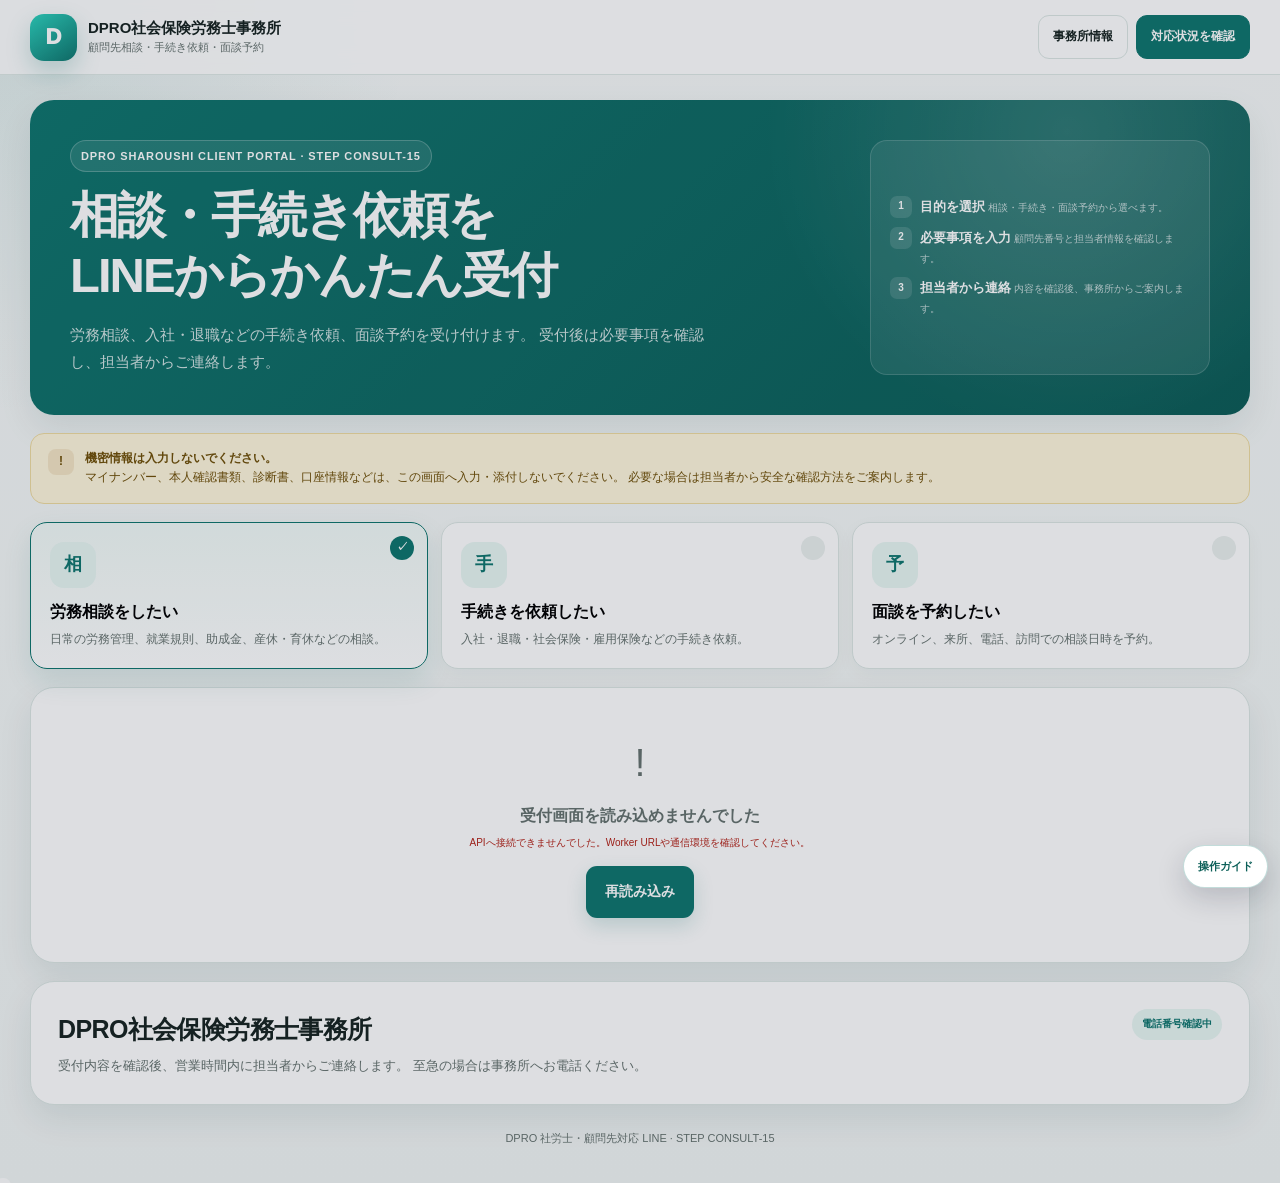
==== commit 81d32958: "Implement CONSULT Tutorial R3 STANDARD V1.1" ====
--- a/product-ready-demo/index.html
+++ b/product-ready-demo/index.html
@@ -1354,6 +1354,7 @@
     }
 
   </style>
+<link rel="stylesheet" href="./tutorial-v1.1.css?v=CONSULT-TUTORIAL-STANDARD-V1.1-20260830">
 </head>
 <body>
   <div class="app">
@@ -2675,5 +2676,6 @@
       }
     })();
   </script>
+<script src="./tutorial-v1.1.js?v=CONSULT-TUTORIAL-STANDARD-V1.1-20260830"></script>
 </body>
 </html>
--- a/product-ready-demo/tutorial-v1.1.css
+++ b/product-ready-demo/tutorial-v1.1.css
@@ -0,0 +1,22 @@
+#dpro-tutorial-v11-root,
+#dpro-tutorial-v11-highlight,
+#dpro-tutorial-v11-launcher{box-sizing:border-box;font-family:-apple-system,BlinkMacSystemFont,"Segoe UI","Noto Sans JP","Yu Gothic UI",Meiryo,sans-serif}
+#dpro-tutorial-v11-root[hidden],#dpro-tutorial-v11-highlight[hidden]{display:none!important}
+#dpro-tutorial-v11-highlight{position:fixed;z-index:2147483637;pointer-events:none;border:3px solid #0f766e;border-radius:14px;box-shadow:0 0 0 9999px rgba(15,23,42,.14),0 0 0 5px rgba(255,255,255,.86),0 12px 32px rgba(15,118,110,.28);transition:left .12s ease,top .12s ease,width .12s ease,height .12s ease}
+#dpro-tutorial-v11-root{position:fixed;z-index:2147483640;width:min(390px,calc(100vw - 16px));max-height:calc(100vh - 16px);overflow:auto;border:1px solid rgba(15,118,110,.28);border-radius:18px;background:#fff;color:#172421;box-shadow:0 22px 64px rgba(15,23,42,.32);overscroll-behavior:contain}
+#dpro-tutorial-v11-root *{box-sizing:border-box}
+.dpro-tutorial-handle{display:flex;align-items:center;justify-content:space-between;gap:12px;min-height:46px;padding:10px 14px;border-radius:17px 17px 0 0;background:linear-gradient(135deg,#0b5f58,#0f766e);color:#fff;font-size:12px;font-weight:900;letter-spacing:.02em;cursor:grab;touch-action:none;user-select:none;-webkit-user-select:none}
+.dpro-tutorial-handle.dragging{cursor:grabbing}
+.dpro-tutorial-body{padding:16px 16px 13px}
+.dpro-tutorial-progress{display:flex;align-items:center;justify-content:space-between;gap:10px;color:#0f766e;font-size:10px;font-weight:900;letter-spacing:.04em}
+#dpro-tutorial-v11-root h2{margin:8px 0 0;font-size:20px;line-height:1.45;color:#172421}
+#dpro-tutorial-v11-root p{margin:8px 0 0;color:#55635f;font-size:12px;line-height:1.75;overflow-wrap:anywhere}
+.dpro-tutorial-fallback{padding:8px 10px;border-radius:9px;background:#fff7dd;color:#805f11!important;font-size:10px!important}
+.dpro-tutorial-actions{display:grid;grid-template-columns:auto auto auto 1fr;gap:7px;padding:0 14px 14px}
+.dpro-tutorial-actions button{min-height:42px;padding:8px 11px;border:1px solid #d6e4e0;border-radius:10px;background:#fff;color:#263733;cursor:pointer;font:inherit;font-size:11px;font-weight:850;white-space:nowrap}
+.dpro-tutorial-actions button.primary{border-color:#0f766e;background:#0f766e;color:#fff}
+.dpro-tutorial-actions button:disabled{opacity:.4;cursor:not-allowed}
+#dpro-tutorial-v11-launcher{position:fixed;right:max(12px,env(safe-area-inset-right));bottom:max(12px,env(safe-area-inset-bottom));z-index:2147483638;min-height:43px;max-width:min(220px,calc(100vw - 24px));padding:9px 14px;border:1px solid rgba(15,118,110,.25);border-radius:999px;background:#fff;color:#0b5f58;box-shadow:0 10px 28px rgba(15,23,42,.18);cursor:pointer;font-size:11px;font-weight:900;overflow:hidden;text-overflow:ellipsis;white-space:nowrap}
+#dpro-tutorial-v11-root button:focus-visible,#dpro-tutorial-v11-launcher:focus-visible,.dpro-tutorial-handle:focus-visible{outline:3px solid #2563eb;outline-offset:3px}
+@media(max-width:420px){#dpro-tutorial-v11-root{width:calc(100vw - 16px);border-radius:15px}.dpro-tutorial-actions{grid-template-columns:1fr 1fr}.dpro-tutorial-actions button{width:100%;min-height:44px}.dpro-tutorial-handle{border-radius:14px 14px 0 0}#dpro-tutorial-v11-launcher{bottom:max(8px,env(safe-area-inset-bottom));right:max(8px,env(safe-area-inset-right))}}
+@media(prefers-reduced-motion:reduce){#dpro-tutorial-v11-highlight{transition:none}}
